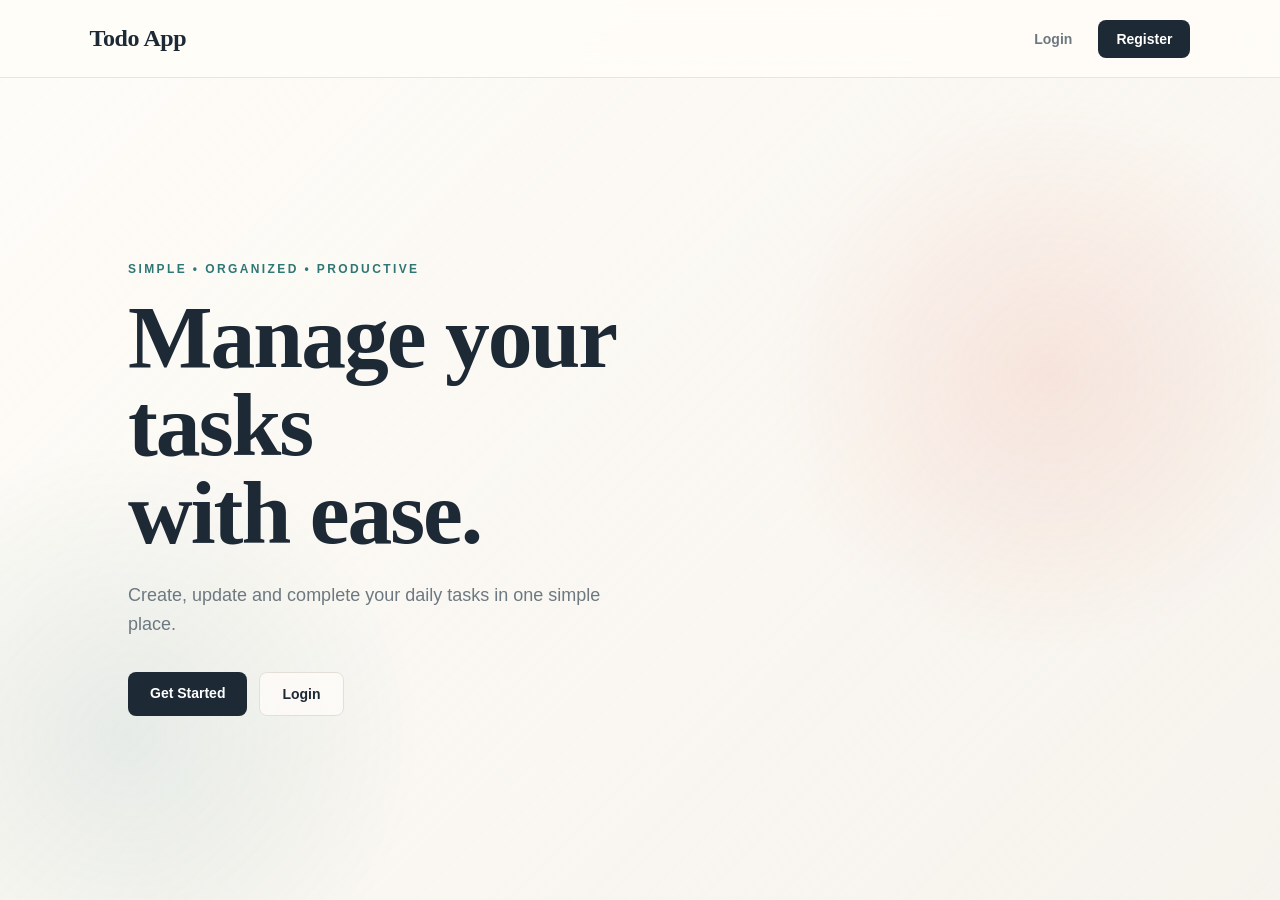
==== index.html @ 617d4ba5 "intial commit" ====
<!DOCTYPE html>
<html lang="en">
<head>
    <meta charset="UTF-8">
    <meta name="viewport" content="width=device-width, initial-scale=1.0">
    <title>Todo App</title>
    <link rel="stylesheet" href="css/style.css">
</head>
<body>
    <nav class="navbar">
        <h2>Todo App</h2>
        <div>
            <a href="login.html">Login</a>
            <a href="register.html" class="nav-button">Register</a>
        </div>
    </nav>

    <main class="hero">
        <div class="hero-content">
            <p class="small-title">SIMPLE • ORGANIZED • PRODUCTIVE</p>
            <h1>Manage your tasks<br>with ease.</h1>
            <p class="hero-text">Create, update and complete your daily tasks in one simple place.</p>
            <div class="hero-buttons">
                <a href="register.html" class="button">Get Started</a>
                <a href="login.html" class="button secondary">Login</a>
            </div>
        </div>
    </main>
</body>
</html>
---- css/style.css ----
* {
    box-sizing: border-box;
    margin: 0;
    padding: 0;
}
@import url('https://fonts.googleapis.com/css2?family=DM+Sans:wght@400;500;600;700&family=Fraunces:opsz,wght@9..144,600;9..144,700&display=swap');

:root {
    --ink: #1d2935;
    --muted: #6d7880;
    --paper: #f6f3ed;
    --surface: #fffdf9;
    --line: #e4dfd6;
    --accent: #e86f51;
    --accent-dark: #c9563c;
    --teal: #2f7774;
    --shadow: 0 18px 45px rgba(40, 47, 50, 0.09);
}

* {
    box-sizing: border-box;
    margin: 0;
    padding: 0;
}

body {
    min-height: 100vh;
    font-family: "DM Sans", "Trebuchet MS", sans-serif;
    color: var(--ink);
    background: var(--paper);
}

body::before {
    position: fixed;
    z-index: -1;
    inset: 0;
    background: linear-gradient(135deg, rgba(255, 253, 249, 0.9), rgba(246, 243, 237, 0.45));
    content: "";
    pointer-events: none;
}

a {
    color: inherit;
    text-decoration: none;
}

button,
input {
    font: inherit;
}

button,
a {
    transition: transform 180ms ease, background-color 180ms ease, border-color 180ms ease, color 180ms ease, box-shadow 180ms ease;
}

button:focus-visible,
a:focus-visible,
input:focus-visible {
    outline: 3px solid rgba(232, 111, 81, 0.28);
    outline-offset: 3px;
}

.navbar {
    height: 78px;
    padding: 0 7%;
    display: flex;
    align-items: center;
    justify-content: space-between;
    background: rgba(255, 253, 249, 0.86);
    border-bottom: 1px solid rgba(228, 223, 214, 0.8);
    backdrop-filter: blur(14px);
}

.navbar h2 {
    color: var(--ink);
    font-family: Fraunces, Georgia, serif;
    font-size: 24px;
    letter-spacing: -0.4px;
}

.navbar div {
    display: flex;
    align-items: center;
    gap: 26px;
}

.navbar a:not(.nav-button) {
    color: var(--muted);
    font-size: 14px;
    font-weight: 600;
}

.navbar a:not(.nav-button):hover,
.back-link:hover {
    color: var(--accent-dark);
}

.nav-button {
    padding: 11px 18px;
    border-radius: 8px;
    background: var(--ink);
    color: white;
    font-size: 14px;
    font-weight: 700;
}

.nav-button:hover,
.button:hover {
    background: var(--accent-dark);
    box-shadow: 0 8px 18px rgba(201, 86, 60, 0.18);
    transform: translateY(-2px);
}

.hero {
    min-height: calc(100vh - 78px);
    display: flex;
    align-items: center;
    padding: 70px 10%;
    background: radial-gradient(circle at 82% 36%, rgba(232, 111, 81, 0.13), transparent 24%),
        radial-gradient(circle at 10% 80%, rgba(47, 119, 116, 0.1), transparent 22%);
}

.hero-content {
    max-width: 700px;
    animation: rise-in 650ms ease both;
}

.small-title {
    margin-bottom: 17px;
    color: var(--teal);
    font-size: 12px;
    font-weight: 700;
    letter-spacing: 2.4px;
}

.hero h1 {
    max-width: 680px;
    margin-bottom: 24px;
    color: var(--ink);
    font-family: Fraunces, Georgia, serif;
    font-size: clamp(3.2rem, 7vw, 6.2rem);
    line-height: 0.98;
    letter-spacing: -2px;
}

.hero-text {
    max-width: 510px;
    color: var(--muted);
    font-size: 18px;
    line-height: 1.65;
}

.hero-buttons {
    display: flex;
    gap: 12px;
    margin-top: 32px;
}

.button {
    border: 0;
    border-radius: 8px;
    background: var(--ink);
    color: white;
    padding: 13px 22px;
    cursor: pointer;
    font-size: 14px;
    font-weight: 700;
}

.button.secondary {
    border: 1px solid var(--line);
    background: rgba(255, 253, 249, 0.7);
    color: var(--ink);
}

.button.secondary:hover {
    border-color: var(--ink);
    background: var(--surface);
    box-shadow: none;
}

.auth-page {
    min-height: 100vh;
    display: flex;
    align-items: center;
    justify-content: center;
    padding: 28px 20px;
    background: radial-gradient(circle at 15% 20%, rgba(47, 119, 116, 0.13), transparent 28%),
        radial-gradient(circle at 88% 82%, rgba(232, 111, 81, 0.13), transparent 27%);
}

.auth-card {
    width: 100%;
    max-width: 440px;
    padding: 42px;
    border: 1px solid rgba(228, 223, 214, 0.9);
    border-radius: 16px;
    background: rgba(255, 253, 249, 0.88);
    box-shadow: var(--shadow);
    animation: rise-in 500ms ease both;
}

.back-link {
    display: inline-block;
    margin-bottom: 32px;
    color: var(--muted);
    font-size: 14px;
    font-weight: 600;
}

.auth-card h1 {
    margin-bottom: 9px;
    font-family: Fraunces, Georgia, serif;
    font-size: 36px;
    letter-spacing: -0.8px;
}

.auth-subtitle {
    margin-bottom: 30px;
    color: var(--muted);
    line-height: 1.5;
}

.auth-card form {
    display: flex;
    flex-direction: column;
}

label {
    margin-bottom: 8px;
    color: var(--ink);
    font-size: 13px;
    font-weight: 700;
}

input {
    width: 100%;
    margin-bottom: 19px;
    padding: 13px 14px;
    border: 1px solid var(--line);
    border-radius: 8px;
    outline: none;
    background: #fffefa;
    color: var(--ink);
    font-size: 15px;
}

input::placeholder {
    color: #a2a7a5;
}

input:focus {
    border-color: var(--teal);
    box-shadow: 0 0 0 4px rgba(47, 119, 116, 0.1);
}

.full {
    width: 100%;
    margin-top: 6px;
}

.switch-text {
    margin-top: 25px;
    color: var(--muted);
    font-size: 14px;
    text-align: center;
}

.switch-text a {
    color: var(--accent-dark);
    font-weight: 700;
}

.message {
    min-height: 20px;
    margin-top: 15px;
    color: var(--accent-dark);
    font-size: 14px;
    text-align: center;
}

.todo-page {
    min-height: 100vh;
}

.dashboard-nav {
    padding: 0 6%;
}

.user-area {
    display: flex;
    align-items: center;
    gap: 18px;
}

.user-area span {
    max-width: 260px;
    overflow: hidden;
    color: var(--muted);
    font-size: 13px;
    text-overflow: ellipsis;
    white-space: nowrap;
}

.logout-button {
    border: 1px solid var(--line);
    border-radius: 8px;
    background: transparent;
    color: var(--ink);
    padding: 9px 14px;
    cursor: pointer;
    font-size: 13px;
    font-weight: 700;
}

.logout-button:hover {
    border-color: var(--accent);
    color: var(--accent-dark);
}

.todo-container {
    max-width: 920px;
    margin: 0 auto;
    padding: 64px 20px 80px;
}

.todo-header {
    margin-bottom: 28px;
}

.todo-header h1 {
    font-family: Fraunces, Georgia, serif;
    font-size: 46px;
    letter-spacing: -1px;
}

.add-form {
    display: grid;
    grid-template-columns: 1.15fr 1fr auto;
    gap: 10px;
    margin-bottom: 14px;
    padding: 10px;
    border: 1px solid var(--line);
    border-radius: 12px;
    background: rgba(255, 253, 249, 0.7);
}

.add-form input {
    margin: 0;
    border-color: transparent;
    background: var(--surface);
}

.add-form .button {
    min-height: 46px;
}

.todo-list {
    display: flex;
    flex-direction: column;
    gap: 12px;
    margin-top: 28px;
}

.todo-card {
    display: flex;
    align-items: center;
    justify-content: space-between;
    gap: 18px;
    padding: 19px 20px;
    border: 1px solid var(--line);
    border-radius: 12px;
    background: rgba(255, 253, 249, 0.9);
    box-shadow: 0 6px 20px rgba(40, 47, 50, 0.04);
    animation: rise-in 350ms ease both;
}

.todo-card:hover {
    border-color: #cfc6b9;
    box-shadow: 0 12px 28px rgba(40, 47, 50, 0.08);
    transform: translateY(-2px);
}

.todo-info {
    min-width: 0;
    flex: 1;
}

.todo-info h3 {
    margin-bottom: 6px;
    overflow-wrap: anywhere;
    font-size: 17px;
}

.todo-info p {
    overflow-wrap: anywhere;
    color: var(--muted);
    font-size: 14px;
    line-height: 1.45;
}

.completed h3 {
    color: #8a908f;
    text-decoration: line-through;
}

.todo-actions {
    display: flex;
    flex-shrink: 0;
    gap: 7px;
}

.todo-actions button {
    padding: 8px 11px;
    border: 1px solid var(--line);
    border-radius: 7px;
    background: transparent;
    color: var(--ink);
    cursor: pointer;
    font-size: 12px;
    font-weight: 700;
}

.todo-actions button:hover {
    border-color: var(--ink);
    background: var(--surface);
}

.todo-actions .complete-button {
    border-color: var(--teal);
    background: var(--teal);
    color: white;
}

.todo-actions .complete-button:hover {
    border-color: #245f5d;
    background: #245f5d;
}

.complete-button.completed-button {
    border-color: var(--accent);
    background: var(--accent);
}

.complete-button.completed-button:hover {
    border-color: var(--accent-dark);
    background: var(--accent-dark);
}

.todo-card.completed {
    opacity: 0.78;
}

@keyframes rise-in {
    from {
        opacity: 0;
        transform: translateY(12px);
    }
@media (max-width: 700px) {
    .navbar {
        height: 70px;
        padding: 0 5%;
    }

    .navbar div {
        gap: 14px;
    }

    .nav-button {
        padding: 10px 13px;
    }

    .hero {
        min-height: calc(100vh - 70px);
        padding: 58px 8%;
    }

    .hero h1 {
        font-size: clamp(3.1rem, 15vw, 4.4rem);
        letter-spacing: -1.5px;
    }

    .hero-text {
        font-size: 16px;
    }

    .hero-buttons {
        flex-wrap: wrap;
    }

    .auth-card {
        padding: 32px 25px;
    }

    .todo-container {
        padding-top: 46px;
    }

    .todo-header h1 {
        font-size: 40px;
    }

    .add-form {
        grid-template-columns: 1fr;
        padding: 8px;
    }

    .add-form .button {
        width: 100%;
    }

    .todo-card {
        align-items: flex-start;
        flex-direction: column;
    }

    .todo-actions {
        width: 100%;
    }

    .todo-actions button {
        flex: 1;
    }

    .user-area span {
        display: none;
    }
}

@media (prefers-reduced-motion: reduce) {
    *,
    *::before,
    *::after {
        scroll-behavior: auto !important;
        transition-duration: 0.01ms !important;
        animation-duration: 0.01ms !important;
    }
}
body {
    font-family: Arial, sans-serif;
    color: #202124;
    background: #f7f8fa;
}

a {
    color: inherit;
    text-decoration: none;
}

.navbar {
    height: 72px;
    padding: 0 7%;
    display: flex;
    align-items: center;
    justify-content: space-between;
    background: white;
    border-bottom: 1px solid #e8e8e8;
}

.navbar h2 {
    font-size: 22px;
}

.navbar div {
    display: flex;
    align-items: center;
    gap: 24px;
}

.nav-button {
    padding: 10px 18px;
    border-radius: 7px;
    background: #202124;
    color: white;
}

.hero {
    min-height: calc(100vh - 72px);
    display: flex;
    align-items: center;
    padding: 50px 10%;
    background: #f7f8fa;
}

.hero-content {
    max-width: 650px;
}

.small-title {
    font-size: 12px;
    letter-spacing: 2px;
    font-weight: bold;
    color: #777;
    margin-bottom: 16px;
}

.hero h1 {
    font-size: 64px;
    line-height: 1.08;
    margin-bottom: 22px;
}

.hero-text {
    color: #666;
    font-size: 18px;
    line-height: 1.6;
    max-width: 500px;
}

.hero-buttons {
    display: flex;
    gap: 12px;
    margin-top: 30px;
}

.button {
    border: none;
    background: #202124;
    color: white;
    padding: 12px 22px;
    border-radius: 7px;
    font-size: 15px;
    cursor: pointer;
}

.button.secondary {
    background: white;
    color: #202124;
    border: 1px solid #d5d5d5;
}

.auth-page {
    min-height: 100vh;
    display: flex;
    justify-content: center;
    align-items: center;
    padding: 20px;
}

.auth-card {
    width: 100%;
    max-width: 420px;
    background: white;
    padding: 38px;
    border: 1px solid #e5e5e5;
    border-radius: 12px;
    box-shadow: 0 8px 30px rgba(0, 0, 0, 0.05);
}

.back-link {
    color: #666;
    display: inline-block;
    margin-bottom: 30px;
}

.auth-card h1 {
    font-size: 30px;
    margin-bottom: 8px;
}

.auth-subtitle {
    color: #777;
    margin-bottom: 28px;
}

.auth-card form {
    display: flex;
    flex-direction: column;
}

label {
    font-size: 14px;
    font-weight: bold;
    margin-bottom: 7px;
}

input {
    width: 100%;
    padding: 12px 13px;
    border: 1px solid #d8d8d8;
    border-radius: 7px;
    font-size: 15px;
    outline: none;
    margin-bottom: 18px;
}

input:focus {
    border-color: #777;
}

.full {
    width: 100%;
    margin-top: 5px;
}

.switch-text {
    text-align: center;
    color: #777;
    margin-top: 24px;
    font-size: 14px;
}

.switch-text a {
    color: #202124;
    font-weight: bold;
}

.message {
    min-height: 20px;
    margin-top: 15px;
    text-align: center;
    font-size: 14px;
}

.todo-page {
    min-height: 100vh;
}

.dashboard-nav {
    padding: 0 6%;
}

.user-area {
    display: flex;
    gap: 18px;
    align-items: center;
}

.user-area span {
    color: #666;
    font-size: 14px;
}

.logout-button {
    border: 1px solid #ddd;
    background: white;
    padding: 8px 14px;
    border-radius: 6px;
    cursor: pointer;
}

.todo-container {
    max-width: 900px;
    margin: 55px auto;
    padding: 0 20px;
}

.todo-header {
    margin-bottom: 25px;
}

.todo-header h1 {
    font-size: 36px;
}

.add-form {
    display: grid;
    grid-template-columns: 1.2fr 1fr auto;
    gap: 10px;
    margin-bottom: 15px;
}

.add-form input {
    margin: 0;
}

.todo-list {
    display: flex;
    flex-direction: column;
    gap: 12px;
    margin-top: 25px;
}

.todo-card {
    background: white;
    border: 1px solid #e5e5e5;
    border-radius: 9px;
    padding: 18px;
    display: flex;
    align-items: center;
    justify-content: space-between;
    gap: 15px;
}

.todo-info {
    flex: 1;
}

.todo-info h3 {
    margin-bottom: 6px;
}

.todo-info p {
    color: #777;
    font-size: 14px;
}

.completed h3 {
    text-decoration: line-through;
    color: #888;
}

.todo-actions {
    display: flex;
    gap: 7px;
}

.todo-actions button {
    padding: 8px 11px;
    border: 1px solid #ddd;
    background: white;
    border-radius: 6px;
    cursor: pointer;
}

.todo-actions .complete-button {
    background: #202124;
    color: white;
    border-color: #202124;
}

@media (max-width: 700px) {
    .hero h1 {
        font-size: 44px;
    }

    .add-form {
        grid-template-columns: 1fr;
    }

    .navbar {
        padding: 0 5%;
    }

    .user-area span {
        display: none;
    }
}

.complete-button.completed-button {
    background: #2e7d32;
    color: white;
    border-color: #2e7d32;
}

.todo-card.completed {
    opacity: 0.85;
}
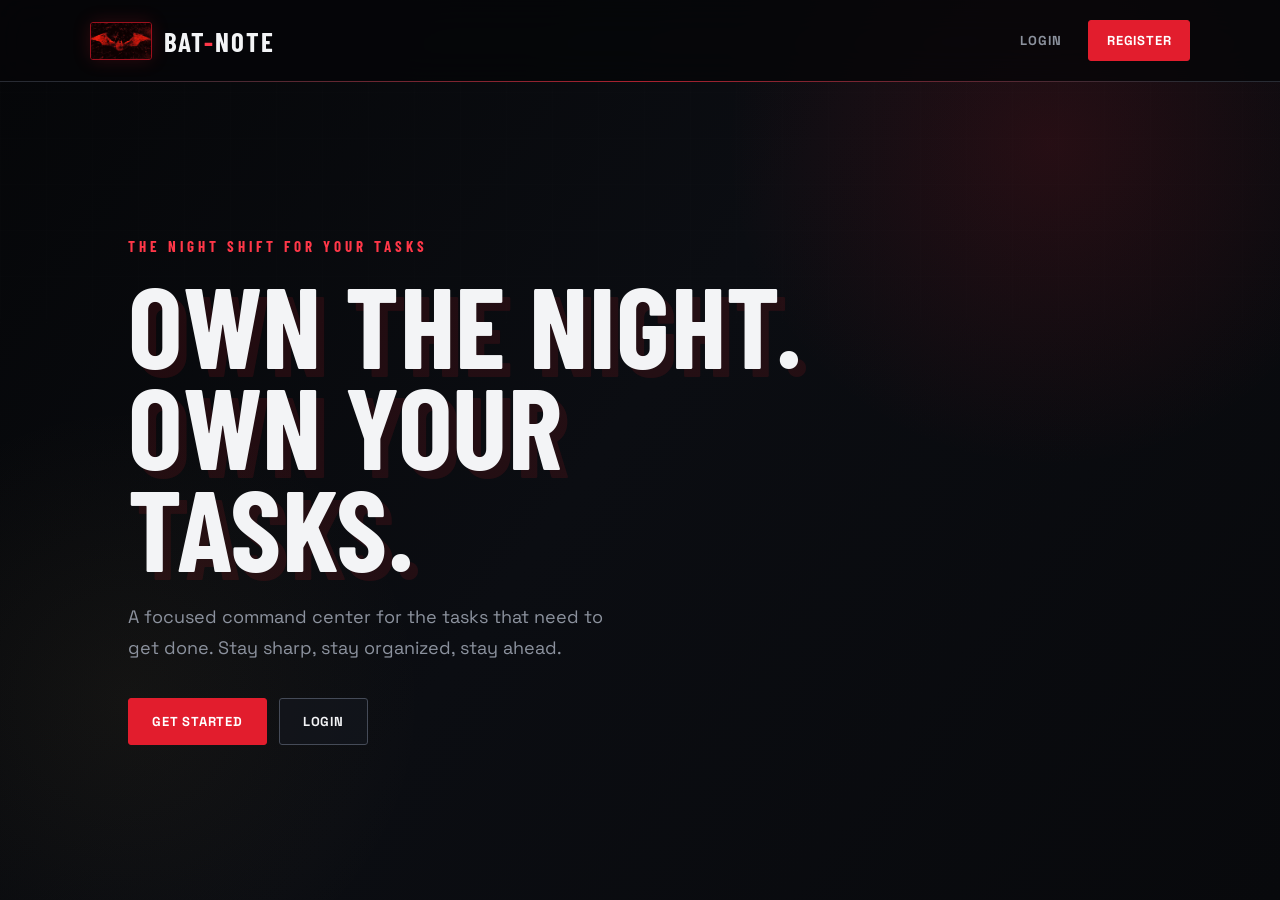
==== commit 47c6cf0e: "bat-note-v1" ====
--- a/index.html
+++ b/index.html
@@ -3,12 +3,12 @@
 <head>
     <meta charset="UTF-8">
     <meta name="viewport" content="width=device-width, initial-scale=1.0">
-    <title>Todo App</title>
+    <title>bat-note | A darker way to organize</title>
     <link rel="stylesheet" href="css/style.css">
 </head>
 <body>
     <nav class="navbar">
-        <h2>Todo App</h2>
+        <a href="index.html" class="brand"><img src="images/batlogo.jpeg" alt="Bat-note logo"><span class="brand-name">bat<span>-</span>note</span></a>
         <div>
             <a href="login.html">Login</a>
             <a href="register.html" class="nav-button">Register</a>
@@ -17,9 +17,9 @@
 
     <main class="hero">
         <div class="hero-content">
-            <p class="small-title">SIMPLE • ORGANIZED • PRODUCTIVE</p>
-            <h1>Manage your tasks<br>with ease.</h1>
-            <p class="hero-text">Create, update and complete your daily tasks in one simple place.</p>
+            <p class="small-title">THE NIGHT SHIFT FOR YOUR TASKS</p>
+            <h1>Own the night.<br>Own your tasks.</h1>
+            <p class="hero-text">A focused command center for the tasks that need to get done. Stay sharp, stay organized, stay ahead.</p>
             <div class="hero-buttons">
                 <a href="register.html" class="button">Get Started</a>
                 <a href="login.html" class="button secondary">Login</a>
--- a/css/style.css
+++ b/css/style.css
@@ -1,42 +1,59 @@
+@import url('https://fonts.googleapis.com/css2?family=Barlow+Condensed:wght@500;600;700&family=Space+Grotesk:wght@400;500;600;700&display=swap');
+
+:root {
+    --void: #050608;
+    --panel: rgba(15, 17, 22, 0.88);
+    --panel-light: #151820;
+    --line: #292d37;
+    --line-bright: #454b58;
+    --white: #f3f4f6;
+    --muted: #8c929e;
+    --red: #e21d2d;
+    --red-bright: #ff3748;
+    --red-dark: #9d101d;
+    --gold: #c6a85c;
+    --shadow: 0 24px 70px rgba(0, 0, 0, 0.45);
+}
+
 * {
     box-sizing: border-box;
     margin: 0;
     padding: 0;
 }
-@import url('https://fonts.googleapis.com/css2?family=DM+Sans:wght@400;500;600;700&family=Fraunces:opsz,wght@9..144,600;9..144,700&display=swap');
-
-:root {
-    --ink: #1d2935;
-    --muted: #6d7880;
-    --paper: #f6f3ed;
-    --surface: #fffdf9;
-    --line: #e4dfd6;
-    --accent: #e86f51;
-    --accent-dark: #c9563c;
-    --teal: #2f7774;
-    --shadow: 0 18px 45px rgba(40, 47, 50, 0.09);
-}
-
-* {
-    box-sizing: border-box;
-    margin: 0;
-    padding: 0;
+
+html {
+    scroll-behavior: smooth;
 }
 
 body {
     min-height: 100vh;
-    font-family: "DM Sans", "Trebuchet MS", sans-serif;
-    color: var(--ink);
-    background: var(--paper);
-}
-
-body::before {
+    overflow-x: hidden;
+    color: var(--white);
+    background: var(--void);
+    font-family: "Space Grotesk", "Trebuchet MS", sans-serif;
+}
+
+body::before,
+body::after {
     position: fixed;
     z-index: -1;
     inset: 0;
-    background: linear-gradient(135deg, rgba(255, 253, 249, 0.9), rgba(246, 243, 237, 0.45));
     content: "";
     pointer-events: none;
+}
+
+body::before {
+    background: radial-gradient(circle at 82% 16%, rgba(226, 29, 45, 0.13), transparent 25%),
+        radial-gradient(circle at 10% 78%, rgba(198, 168, 92, 0.06), transparent 22%),
+        linear-gradient(125deg, #050608 0%, #0b0d12 48%, #08090c 100%);
+}
+
+body::after {
+    opacity: 0.3;
+    background-image: linear-gradient(rgba(255, 255, 255, 0.025) 1px, transparent 1px),
+        linear-gradient(90deg, rgba(255, 255, 255, 0.025) 1px, transparent 1px);
+    background-size: 46px 46px;
+    mask-image: linear-gradient(to bottom, black, transparent 85%);
 }
 
 a {
@@ -50,36 +67,72 @@
 }
 
 button,
-a {
-    transition: transform 180ms ease, background-color 180ms ease, border-color 180ms ease, color 180ms ease, box-shadow 180ms ease;
+a,
+input {
+    transition: transform 220ms ease, background-color 220ms ease, border-color 220ms ease, color 220ms ease, box-shadow 220ms ease, opacity 220ms ease;
 }
 
 button:focus-visible,
 a:focus-visible,
 input:focus-visible {
-    outline: 3px solid rgba(232, 111, 81, 0.28);
-    outline-offset: 3px;
+    outline: 2px solid var(--red-bright);
+    outline-offset: 4px;
 }
 
 .navbar {
-    height: 78px;
+    position: relative;
+    z-index: 2;
+    height: 82px;
     padding: 0 7%;
     display: flex;
     align-items: center;
     justify-content: space-between;
-    background: rgba(255, 253, 249, 0.86);
-    border-bottom: 1px solid rgba(228, 223, 214, 0.8);
-    backdrop-filter: blur(14px);
-}
-
-.navbar h2 {
-    color: var(--ink);
-    font-family: Fraunces, Georgia, serif;
-    font-size: 24px;
-    letter-spacing: -0.4px;
-}
-
-.navbar div {
+    border-bottom: 1px solid rgba(69, 75, 88, 0.55);
+    background: rgba(5, 6, 8, 0.8);
+    backdrop-filter: blur(18px);
+}
+
+.navbar::after {
+    position: absolute;
+    right: 7%;
+    bottom: -1px;
+    left: 7%;
+    height: 1px;
+    background: linear-gradient(90deg, transparent, var(--red), transparent);
+    content: "";
+    opacity: 0.7;
+}
+
+.brand {
+    display: inline-flex;
+    align-items: center;
+    gap: 12px;
+}
+
+.brand img {
+    width: 62px;
+    height: 38px;
+    border: 1px solid var(--red-dark);
+    border-radius: 3px;
+    object-fit: cover;
+    object-position: center;
+    box-shadow: 0 0 18px rgba(226, 29, 45, 0.2);
+}
+
+.brand-name {
+    color: var(--white);
+    font-family: "Barlow Condensed", Impact, sans-serif;
+    font-size: 27px;
+    font-weight: 700;
+    letter-spacing: 2px;
+    text-transform: uppercase;
+}
+
+.brand-name span {
+    color: var(--red-bright);
+}
+
+.navbar > div {
     display: flex;
     align-items: center;
     gap: 26px;
@@ -87,137 +140,178 @@
 
 .navbar a:not(.nav-button) {
     color: var(--muted);
-    font-size: 14px;
-    font-weight: 600;
+    font-size: 13px;
+    font-weight: 700;
+    letter-spacing: 1px;
+    text-transform: uppercase;
 }
 
 .navbar a:not(.nav-button):hover,
 .back-link:hover {
-    color: var(--accent-dark);
+    color: var(--red-bright);
+}
+
+.nav-button,
+.button {
+    border: 1px solid var(--red);
+    border-radius: 3px;
+    background: var(--red);
+    color: white;
+    cursor: pointer;
+    font-size: 13px;
+    font-weight: 700;
+    letter-spacing: 0.8px;
+    text-transform: uppercase;
 }
 
 .nav-button {
     padding: 11px 18px;
-    border-radius: 8px;
-    background: var(--ink);
-    color: white;
-    font-size: 14px;
-    font-weight: 700;
 }
 
 .nav-button:hover,
 .button:hover {
-    background: var(--accent-dark);
-    box-shadow: 0 8px 18px rgba(201, 86, 60, 0.18);
-    transform: translateY(-2px);
+    border-color: var(--red-bright);
+    background: var(--red-bright);
+    box-shadow: 0 0 24px rgba(226, 29, 45, 0.3);
+    transform: translateY(-3px);
 }
 
 .hero {
-    min-height: calc(100vh - 78px);
+    position: relative;
+    min-height: calc(100vh - 82px);
     display: flex;
     align-items: center;
-    padding: 70px 10%;
-    background: radial-gradient(circle at 82% 36%, rgba(232, 111, 81, 0.13), transparent 24%),
-        radial-gradient(circle at 10% 80%, rgba(47, 119, 116, 0.1), transparent 22%);
+    padding: 80px 10%;
+    isolation: isolate;
+}
+
+.hero::before {
+    position: absolute;
+    z-index: -1;
+    right: -8%;
+    bottom: -22%;
+    width: 60vw;
+    height: 75vh;
+    border: 1px solid rgba(226, 29, 45, 0.18);
+    clip-path: polygon(50% 0, 100% 50%, 78% 46%, 68% 100%, 50% 70%, 32% 100%, 22% 46%, 0 50%);
+    opacity: 0.7;
+    transform: rotate(-8deg);
+    animation: bat-shadow 8s ease-in-out infinite alternate;
 }
 
 .hero-content {
+    max-width: 720px;
+    animation: rise-in 700ms cubic-bezier(0.2, 0.8, 0.2, 1) both;
+}
+
+.small-title {
+    margin-bottom: 18px;
+    color: var(--red-bright);
+    font-family: "Barlow Condensed", Impact, sans-serif;
+    font-size: 15px;
+    font-weight: 700;
+    letter-spacing: 4px;
+    text-transform: uppercase;
+}
+
+.hero h1,
+.auth-card h1,
+.todo-header h1 {
+    font-family: "Barlow Condensed", Impact, sans-serif;
+    font-weight: 700;
+    letter-spacing: 0.5px;
+    text-transform: uppercase;
+}
+
+.hero h1 {
     max-width: 700px;
-    animation: rise-in 650ms ease both;
-}
-
-.small-title {
-    margin-bottom: 17px;
-    color: var(--teal);
-    font-size: 12px;
-    font-weight: 700;
-    letter-spacing: 2.4px;
-}
-
-.hero h1 {
-    max-width: 680px;
-    margin-bottom: 24px;
-    color: var(--ink);
-    font-family: Fraunces, Georgia, serif;
-    font-size: clamp(3.2rem, 7vw, 6.2rem);
-    line-height: 0.98;
-    letter-spacing: -2px;
+    margin-bottom: 25px;
+    color: var(--white);
+    font-size: clamp(4rem, 9vw, 8rem);
+    line-height: 0.88;
+    text-shadow: 8px 8px 0 rgba(226, 29, 45, 0.12);
 }
 
 .hero-text {
     max-width: 510px;
     color: var(--muted);
     font-size: 18px;
-    line-height: 1.65;
+    line-height: 1.7;
 }
 
 .hero-buttons {
     display: flex;
     gap: 12px;
-    margin-top: 32px;
+    margin-top: 35px;
 }
 
 .button {
-    border: 0;
-    border-radius: 8px;
-    background: var(--ink);
-    color: white;
-    padding: 13px 22px;
-    cursor: pointer;
-    font-size: 14px;
-    font-weight: 700;
+    padding: 14px 23px;
 }
 
 .button.secondary {
-    border: 1px solid var(--line);
-    background: rgba(255, 253, 249, 0.7);
-    color: var(--ink);
+    border-color: var(--line-bright);
+    background: rgba(21, 24, 32, 0.6);
+    color: var(--white);
 }
 
 .button.secondary:hover {
-    border-color: var(--ink);
-    background: var(--surface);
-    box-shadow: none;
+    border-color: var(--white);
+    background: var(--panel-light);
+    box-shadow: 0 0 20px rgba(255, 255, 255, 0.08);
 }
 
 .auth-page {
-    min-height: 100vh;
     display: flex;
     align-items: center;
     justify-content: center;
+    min-height: 100vh;
     padding: 28px 20px;
-    background: radial-gradient(circle at 15% 20%, rgba(47, 119, 116, 0.13), transparent 28%),
-        radial-gradient(circle at 88% 82%, rgba(232, 111, 81, 0.13), transparent 27%);
 }
 
 .auth-card {
+    position: relative;
     width: 100%;
-    max-width: 440px;
-    padding: 42px;
-    border: 1px solid rgba(228, 223, 214, 0.9);
-    border-radius: 16px;
-    background: rgba(255, 253, 249, 0.88);
-    box-shadow: var(--shadow);
-    animation: rise-in 500ms ease both;
+    max-width: 450px;
+    padding: 43px;
+    border: 1px solid var(--line);
+    border-top: 2px solid var(--red);
+    border-radius: 4px;
+    background: var(--panel);
+    box-shadow: var(--shadow), 0 0 40px rgba(226, 29, 45, 0.06);
+    animation: rise-in 600ms cubic-bezier(0.2, 0.8, 0.2, 1) both;
+}
+
+.auth-card::after {
+    position: absolute;
+    right: 26px;
+    top: 26px;
+    width: 35px;
+    height: 35px;
+    border: 1px solid var(--red-dark);
+    clip-path: polygon(50% 0, 100% 36%, 78% 32%, 68% 100%, 50% 66%, 32% 100%, 22% 32%, 0 36%);
+    content: "";
+    opacity: 0.75;
 }
 
 .back-link {
     display: inline-block;
-    margin-bottom: 32px;
-    color: var(--muted);
-    font-size: 14px;
-    font-weight: 600;
+    margin-bottom: 34px;
+    color: var(--muted);
+    font-size: 13px;
+    font-weight: 700;
+    letter-spacing: 1px;
+    text-transform: uppercase;
 }
 
 .auth-card h1 {
-    margin-bottom: 9px;
-    font-family: Fraunces, Georgia, serif;
-    font-size: 36px;
-    letter-spacing: -0.8px;
+    margin-bottom: 10px;
+    font-size: 43px;
+    line-height: 0.95;
 }
 
 .auth-subtitle {
-    margin-bottom: 30px;
+    margin-bottom: 31px;
     color: var(--muted);
     line-height: 1.5;
 }
@@ -229,30 +323,32 @@
 
 label {
     margin-bottom: 8px;
-    color: var(--ink);
-    font-size: 13px;
-    font-weight: 700;
+    color: #c5c8cf;
+    font-size: 12px;
+    font-weight: 700;
+    letter-spacing: 1.4px;
+    text-transform: uppercase;
 }
 
 input {
     width: 100%;
     margin-bottom: 19px;
-    padding: 13px 14px;
+    padding: 14px;
     border: 1px solid var(--line);
-    border-radius: 8px;
+    border-radius: 3px;
     outline: none;
-    background: #fffefa;
-    color: var(--ink);
+    background: #090b0f;
+    color: var(--white);
     font-size: 15px;
 }
 
 input::placeholder {
-    color: #a2a7a5;
+    color: #5e6470;
 }
 
 input:focus {
-    border-color: var(--teal);
-    box-shadow: 0 0 0 4px rgba(47, 119, 116, 0.1);
+    border-color: var(--red);
+    box-shadow: 0 0 0 3px rgba(226, 29, 45, 0.13), 0 0 18px rgba(226, 29, 45, 0.1);
 }
 
 .full {
@@ -268,14 +364,14 @@
 }
 
 .switch-text a {
-    color: var(--accent-dark);
+    color: var(--red-bright);
     font-weight: 700;
 }
 
 .message {
     min-height: 20px;
     margin-top: 15px;
-    color: var(--accent-dark);
+    color: var(--red-bright);
     font-size: 14px;
     text-align: center;
 }
@@ -304,35 +400,37 @@
 }
 
 .logout-button {
-    border: 1px solid var(--line);
-    border-radius: 8px;
+    padding: 9px 14px;
+    border: 1px solid var(--line-bright);
+    border-radius: 3px;
     background: transparent;
-    color: var(--ink);
-    padding: 9px 14px;
+    color: var(--white);
     cursor: pointer;
-    font-size: 13px;
-    font-weight: 700;
+    font-size: 12px;
+    font-weight: 700;
+    letter-spacing: 1px;
+    text-transform: uppercase;
 }
 
 .logout-button:hover {
-    border-color: var(--accent);
-    color: var(--accent-dark);
+    border-color: var(--red);
+    color: var(--red-bright);
+    transform: translateY(-2px);
 }
 
 .todo-container {
     max-width: 920px;
     margin: 0 auto;
-    padding: 64px 20px 80px;
+    padding: 67px 20px 80px;
 }
 
 .todo-header {
-    margin-bottom: 28px;
+    margin-bottom: 29px;
 }
 
 .todo-header h1 {
-    font-family: Fraunces, Georgia, serif;
-    font-size: 46px;
-    letter-spacing: -1px;
+    font-size: 54px;
+    line-height: 0.95;
 }
 
 .add-form {
@@ -342,18 +440,19 @@
     margin-bottom: 14px;
     padding: 10px;
     border: 1px solid var(--line);
-    border-radius: 12px;
-    background: rgba(255, 253, 249, 0.7);
+    border-radius: 4px;
+    background: rgba(15, 17, 22, 0.8);
+    box-shadow: 0 16px 38px rgba(0, 0, 0, 0.25);
 }
 
 .add-form input {
     margin: 0;
     border-color: transparent;
-    background: var(--surface);
+    background: #090b0f;
 }
 
 .add-form .button {
-    min-height: 46px;
+    min-height: 47px;
 }
 
 .todo-list {
@@ -364,22 +463,25 @@
 }
 
 .todo-card {
+    position: relative;
     display: flex;
     align-items: center;
     justify-content: space-between;
     gap: 18px;
-    padding: 19px 20px;
+    padding: 20px;
     border: 1px solid var(--line);
-    border-radius: 12px;
-    background: rgba(255, 253, 249, 0.9);
-    box-shadow: 0 6px 20px rgba(40, 47, 50, 0.04);
-    animation: rise-in 350ms ease both;
+    border-left: 2px solid var(--red-dark);
+    border-radius: 3px;
+    background: rgba(15, 17, 22, 0.9);
+    box-shadow: 0 8px 26px rgba(0, 0, 0, 0.22);
+    animation: rise-in 400ms cubic-bezier(0.2, 0.8, 0.2, 1) both;
 }
 
 .todo-card:hover {
-    border-color: #cfc6b9;
-    box-shadow: 0 12px 28px rgba(40, 47, 50, 0.08);
-    transform: translateY(-2px);
+    border-color: var(--line-bright);
+    border-left-color: var(--red-bright);
+    box-shadow: 0 15px 34px rgba(0, 0, 0, 0.38), 0 0 22px rgba(226, 29, 45, 0.07);
+    transform: translateX(4px);
 }
 
 .todo-info {
@@ -390,6 +492,7 @@
 .todo-info h3 {
     margin-bottom: 6px;
     overflow-wrap: anywhere;
+    color: var(--white);
     font-size: 17px;
 }
 
@@ -400,11 +503,6 @@
     line-height: 1.45;
 }
 
-.completed h3 {
-    color: #8a908f;
-    text-decoration: line-through;
-}
-
 .todo-actions {
     display: flex;
     flex-shrink: 0;
@@ -413,58 +511,90 @@
 
 .todo-actions button {
     padding: 8px 11px;
-    border: 1px solid var(--line);
-    border-radius: 7px;
+    border: 1px solid var(--line-bright);
+    border-radius: 3px;
     background: transparent;
-    color: var(--ink);
+    color: var(--white);
     cursor: pointer;
     font-size: 12px;
     font-weight: 700;
 }
 
 .todo-actions button:hover {
-    border-color: var(--ink);
-    background: var(--surface);
+    border-color: var(--white);
+    background: var(--panel-light);
+    transform: translateY(-2px);
 }
 
 .todo-actions .complete-button {
-    border-color: var(--teal);
-    background: var(--teal);
-    color: white;
+    border-color: var(--gold);
+    background: rgba(198, 168, 92, 0.12);
+    color: var(--gold);
 }
 
 .todo-actions .complete-button:hover {
-    border-color: #245f5d;
-    background: #245f5d;
+    border-color: var(--gold);
+    background: rgba(198, 168, 92, 0.24);
 }
 
 .complete-button.completed-button {
-    border-color: var(--accent);
-    background: var(--accent);
+    border-color: var(--red);
+    background: rgba(226, 29, 45, 0.15);
+    color: var(--red-bright);
 }
 
 .complete-button.completed-button:hover {
-    border-color: var(--accent-dark);
-    background: var(--accent-dark);
+    background: rgba(226, 29, 45, 0.28);
 }
 
 .todo-card.completed {
-    opacity: 0.78;
+    opacity: 0.62;
+}
+
+.completed h3 {
+    color: var(--muted);
+    text-decoration: line-through;
 }
 
 @keyframes rise-in {
     from {
         opacity: 0;
-        transform: translateY(12px);
-    }
+        transform: translateY(18px);
+    }
+    to {
+        opacity: 1;
+        transform: translateY(0);
+    }
+}
+
+@keyframes bat-shadow {
+    from {
+        opacity: 0.35;
+        transform: rotate(-8deg) scale(0.98);
+    }
+    to {
+        opacity: 0.75;
+        transform: rotate(-4deg) scale(1.03);
+    }
+}
+
 @media (max-width: 700px) {
     .navbar {
         height: 70px;
         padding: 0 5%;
     }
 
-    .navbar div {
+    .navbar > div {
         gap: 14px;
+    }
+
+    .brand img {
+        width: 52px;
+        height: 32px;
+    }
+
+    .brand-name {
+        font-size: 23px;
     }
 
     .nav-button {
@@ -477,8 +607,7 @@
     }
 
     .hero h1 {
-        font-size: clamp(3.1rem, 15vw, 4.4rem);
-        letter-spacing: -1.5px;
+        font-size: clamp(3.7rem, 17vw, 5.4rem);
     }
 
     .hero-text {
@@ -498,7 +627,7 @@
     }
 
     .todo-header h1 {
-        font-size: 40px;
+        font-size: 46px;
     }
 
     .add-form {
@@ -537,313 +666,3 @@
         animation-duration: 0.01ms !important;
     }
 }
-body {
-    font-family: Arial, sans-serif;
-    color: #202124;
-    background: #f7f8fa;
-}
-
-a {
-    color: inherit;
-    text-decoration: none;
-}
-
-.navbar {
-    height: 72px;
-    padding: 0 7%;
-    display: flex;
-    align-items: center;
-    justify-content: space-between;
-    background: white;
-    border-bottom: 1px solid #e8e8e8;
-}
-
-.navbar h2 {
-    font-size: 22px;
-}
-
-.navbar div {
-    display: flex;
-    align-items: center;
-    gap: 24px;
-}
-
-.nav-button {
-    padding: 10px 18px;
-    border-radius: 7px;
-    background: #202124;
-    color: white;
-}
-
-.hero {
-    min-height: calc(100vh - 72px);
-    display: flex;
-    align-items: center;
-    padding: 50px 10%;
-    background: #f7f8fa;
-}
-
-.hero-content {
-    max-width: 650px;
-}
-
-.small-title {
-    font-size: 12px;
-    letter-spacing: 2px;
-    font-weight: bold;
-    color: #777;
-    margin-bottom: 16px;
-}
-
-.hero h1 {
-    font-size: 64px;
-    line-height: 1.08;
-    margin-bottom: 22px;
-}
-
-.hero-text {
-    color: #666;
-    font-size: 18px;
-    line-height: 1.6;
-    max-width: 500px;
-}
-
-.hero-buttons {
-    display: flex;
-    gap: 12px;
-    margin-top: 30px;
-}
-
-.button {
-    border: none;
-    background: #202124;
-    color: white;
-    padding: 12px 22px;
-    border-radius: 7px;
-    font-size: 15px;
-    cursor: pointer;
-}
-
-.button.secondary {
-    background: white;
-    color: #202124;
-    border: 1px solid #d5d5d5;
-}
-
-.auth-page {
-    min-height: 100vh;
-    display: flex;
-    justify-content: center;
-    align-items: center;
-    padding: 20px;
-}
-
-.auth-card {
-    width: 100%;
-    max-width: 420px;
-    background: white;
-    padding: 38px;
-    border: 1px solid #e5e5e5;
-    border-radius: 12px;
-    box-shadow: 0 8px 30px rgba(0, 0, 0, 0.05);
-}
-
-.back-link {
-    color: #666;
-    display: inline-block;
-    margin-bottom: 30px;
-}
-
-.auth-card h1 {
-    font-size: 30px;
-    margin-bottom: 8px;
-}
-
-.auth-subtitle {
-    color: #777;
-    margin-bottom: 28px;
-}
-
-.auth-card form {
-    display: flex;
-    flex-direction: column;
-}
-
-label {
-    font-size: 14px;
-    font-weight: bold;
-    margin-bottom: 7px;
-}
-
-input {
-    width: 100%;
-    padding: 12px 13px;
-    border: 1px solid #d8d8d8;
-    border-radius: 7px;
-    font-size: 15px;
-    outline: none;
-    margin-bottom: 18px;
-}
-
-input:focus {
-    border-color: #777;
-}
-
-.full {
-    width: 100%;
-    margin-top: 5px;
-}
-
-.switch-text {
-    text-align: center;
-    color: #777;
-    margin-top: 24px;
-    font-size: 14px;
-}
-
-.switch-text a {
-    color: #202124;
-    font-weight: bold;
-}
-
-.message {
-    min-height: 20px;
-    margin-top: 15px;
-    text-align: center;
-    font-size: 14px;
-}
-
-.todo-page {
-    min-height: 100vh;
-}
-
-.dashboard-nav {
-    padding: 0 6%;
-}
-
-.user-area {
-    display: flex;
-    gap: 18px;
-    align-items: center;
-}
-
-.user-area span {
-    color: #666;
-    font-size: 14px;
-}
-
-.logout-button {
-    border: 1px solid #ddd;
-    background: white;
-    padding: 8px 14px;
-    border-radius: 6px;
-    cursor: pointer;
-}
-
-.todo-container {
-    max-width: 900px;
-    margin: 55px auto;
-    padding: 0 20px;
-}
-
-.todo-header {
-    margin-bottom: 25px;
-}
-
-.todo-header h1 {
-    font-size: 36px;
-}
-
-.add-form {
-    display: grid;
-    grid-template-columns: 1.2fr 1fr auto;
-    gap: 10px;
-    margin-bottom: 15px;
-}
-
-.add-form input {
-    margin: 0;
-}
-
-.todo-list {
-    display: flex;
-    flex-direction: column;
-    gap: 12px;
-    margin-top: 25px;
-}
-
-.todo-card {
-    background: white;
-    border: 1px solid #e5e5e5;
-    border-radius: 9px;
-    padding: 18px;
-    display: flex;
-    align-items: center;
-    justify-content: space-between;
-    gap: 15px;
-}
-
-.todo-info {
-    flex: 1;
-}
-
-.todo-info h3 {
-    margin-bottom: 6px;
-}
-
-.todo-info p {
-    color: #777;
-    font-size: 14px;
-}
-
-.completed h3 {
-    text-decoration: line-through;
-    color: #888;
-}
-
-.todo-actions {
-    display: flex;
-    gap: 7px;
-}
-
-.todo-actions button {
-    padding: 8px 11px;
-    border: 1px solid #ddd;
-    background: white;
-    border-radius: 6px;
-    cursor: pointer;
-}
-
-.todo-actions .complete-button {
-    background: #202124;
-    color: white;
-    border-color: #202124;
-}
-
-@media (max-width: 700px) {
-    .hero h1 {
-        font-size: 44px;
-    }
-
-    .add-form {
-        grid-template-columns: 1fr;
-    }
-
-    .navbar {
-        padding: 0 5%;
-    }
-
-    .user-area span {
-        display: none;
-    }
-}
-
-.complete-button.completed-button {
-    background: #2e7d32;
-    color: white;
-    border-color: #2e7d32;
-}
-
-.todo-card.completed {
-    opacity: 0.85;
-}
